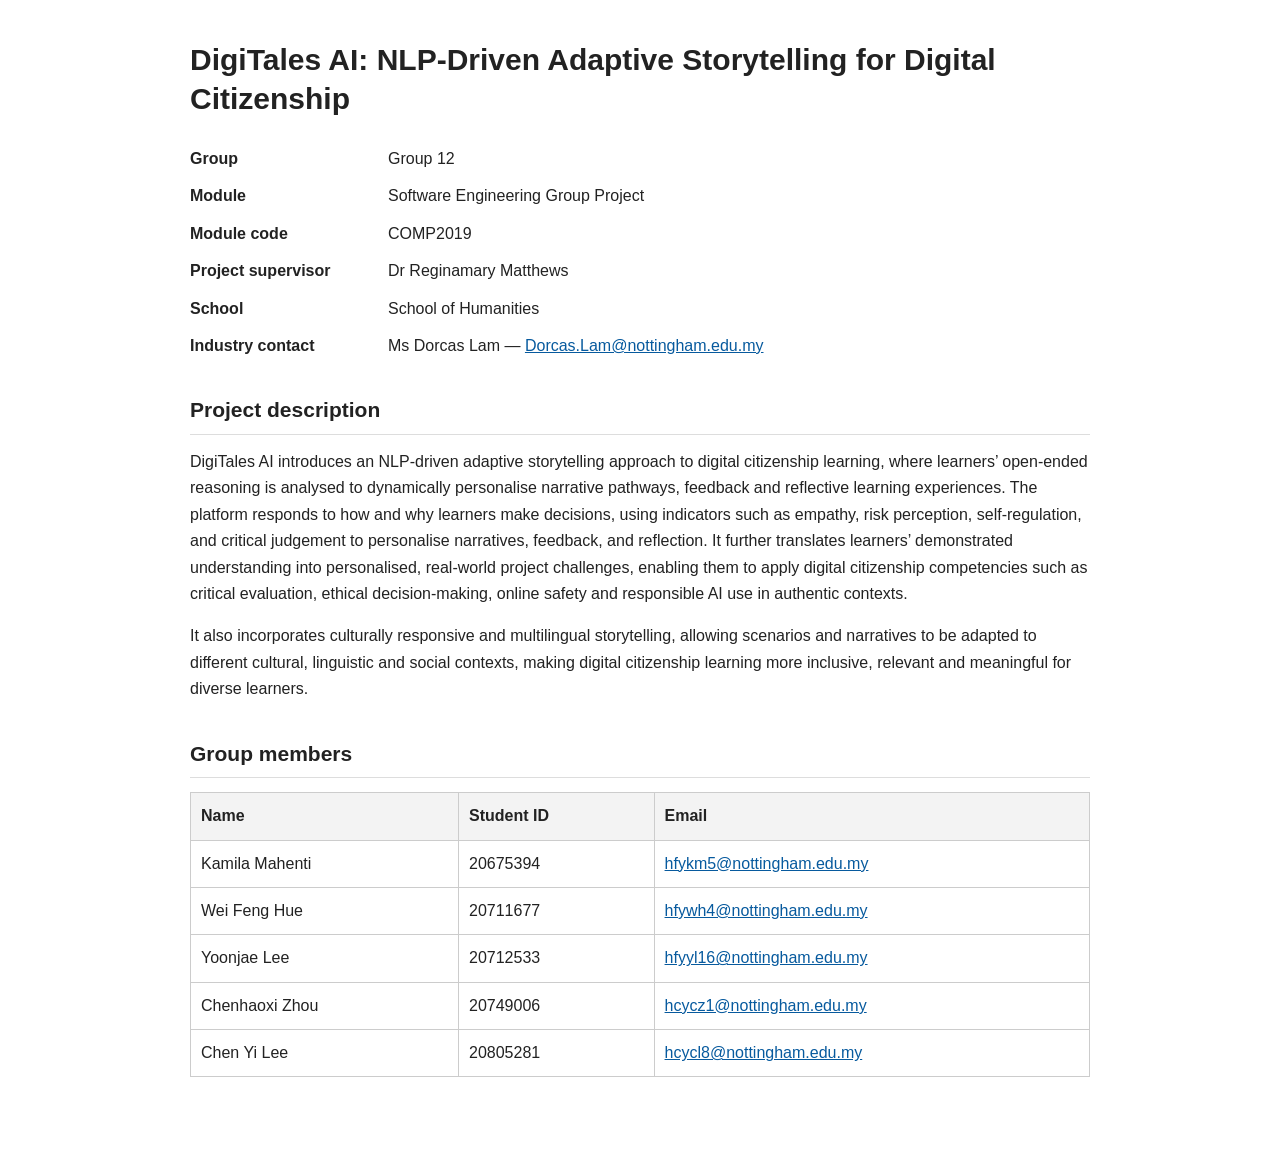
==== index.html @ c6b49a0c "Add static SEGP project overview and meeting archive" ====
<!doctype html>
<html lang="en">
<head>
  <meta charset="utf-8">
  <meta name="viewport" content="width=device-width, initial-scale=1">
  <title>Group 12 — COMP2019 Project Overview</title>
  <style>
    body { max-width: 900px; margin: 40px auto; padding: 0 20px 50px; color: #222; font: 16px/1.65 Arial, sans-serif; }
    h1 { margin: 0 0 28px; font-size: 30px; line-height: 1.3; }
    h2 { margin: 34px 0 14px; padding-bottom: 6px; border-bottom: 1px solid #ddd; font-size: 21px; }
    p { margin: 0 0 16px; }
    dl { display: grid; grid-template-columns: 180px 1fr; gap: 11px 18px; margin: 0; }
    dt { font-weight: bold; }
    dd { margin: 0; }
    a { color: #075a9e; overflow-wrap: anywhere; }
    table { width: 100%; border-collapse: collapse; }
    th, td { padding: 10px; border: 1px solid #ccc; text-align: left; }
    th { background: #f3f3f3; }
    .table-wrap { overflow-x: auto; }
    @media (max-width: 600px) {
      body { margin: 24px auto; }
      h1 { font-size: 25px; }
      dl { grid-template-columns: 1fr; gap: 2px; }
      dd { margin-bottom: 12px; }
    }
  </style>
</head>
<body>
  <h1>DigiTales AI: NLP-Driven Adaptive Storytelling for Digital Citizenship</h1>

  <dl>
    <dt>Group</dt><dd>Group 12</dd>
    <dt>Module</dt><dd>Software Engineering Group Project</dd>
    <dt>Module code</dt><dd>COMP2019</dd>
    <dt>Project supervisor</dt><dd>Dr Reginamary Matthews</dd>
    <dt>School</dt><dd>School of Humanities</dd>
    <dt>Industry contact</dt><dd>Ms Dorcas Lam — <a href="mailto:Dorcas.Lam@nottingham.edu.my">Dorcas.Lam@nottingham.edu.my</a></dd>
  </dl>

  <h2>Project description</h2>
  <p>DigiTales AI introduces an NLP-driven adaptive storytelling approach to digital citizenship learning, where learners’ open-ended reasoning is analysed to dynamically personalise narrative pathways, feedback and reflective learning experiences. The platform responds to how and why learners make decisions, using indicators such as empathy, risk perception, self-regulation, and critical judgement to personalise narratives, feedback, and reflection. It further translates learners’ demonstrated understanding into personalised, real-world project challenges, enabling them to apply digital citizenship competencies such as critical evaluation, ethical decision-making, online safety and responsible AI use in authentic contexts.</p>
  <p>It also incorporates culturally responsive and multilingual storytelling, allowing scenarios and narratives to be adapted to different cultural, linguistic and social contexts, making digital citizenship learning more inclusive, relevant and meaningful for diverse learners.</p>

  <h2>Group members</h2>
  <div class="table-wrap">
    <table>
      <thead><tr><th scope="col">Name</th><th scope="col">Student ID</th><th scope="col">Email</th></tr></thead>
      <tbody>
        <tr><td>Kamila Mahenti</td><td>20675394</td><td><a href="mailto:hfykm5@nottingham.edu.my">hfykm5@nottingham.edu.my</a></td></tr>
        <tr><td>Wei Feng Hue</td><td>20711677</td><td><a href="mailto:hfywh4@nottingham.edu.my">hfywh4@nottingham.edu.my</a></td></tr>
        <tr><td>Yoonjae Lee</td><td>20712533</td><td><a href="mailto:hfyyl16@nottingham.edu.my">hfyyl16@nottingham.edu.my</a></td></tr>
        <tr><td>Chenhaoxi Zhou</td><td>20749006</td><td><a href="mailto:hcycz1@nottingham.edu.my">hcycz1@nottingham.edu.my</a></td></tr>
        <tr><td>Chen Yi Lee</td><td>20805281</td><td><a href="mailto:hcycl8@nottingham.edu.my">hcycl8@nottingham.edu.my</a></td></tr>
      </tbody>
    </table>
  </div>
</body>
</html>
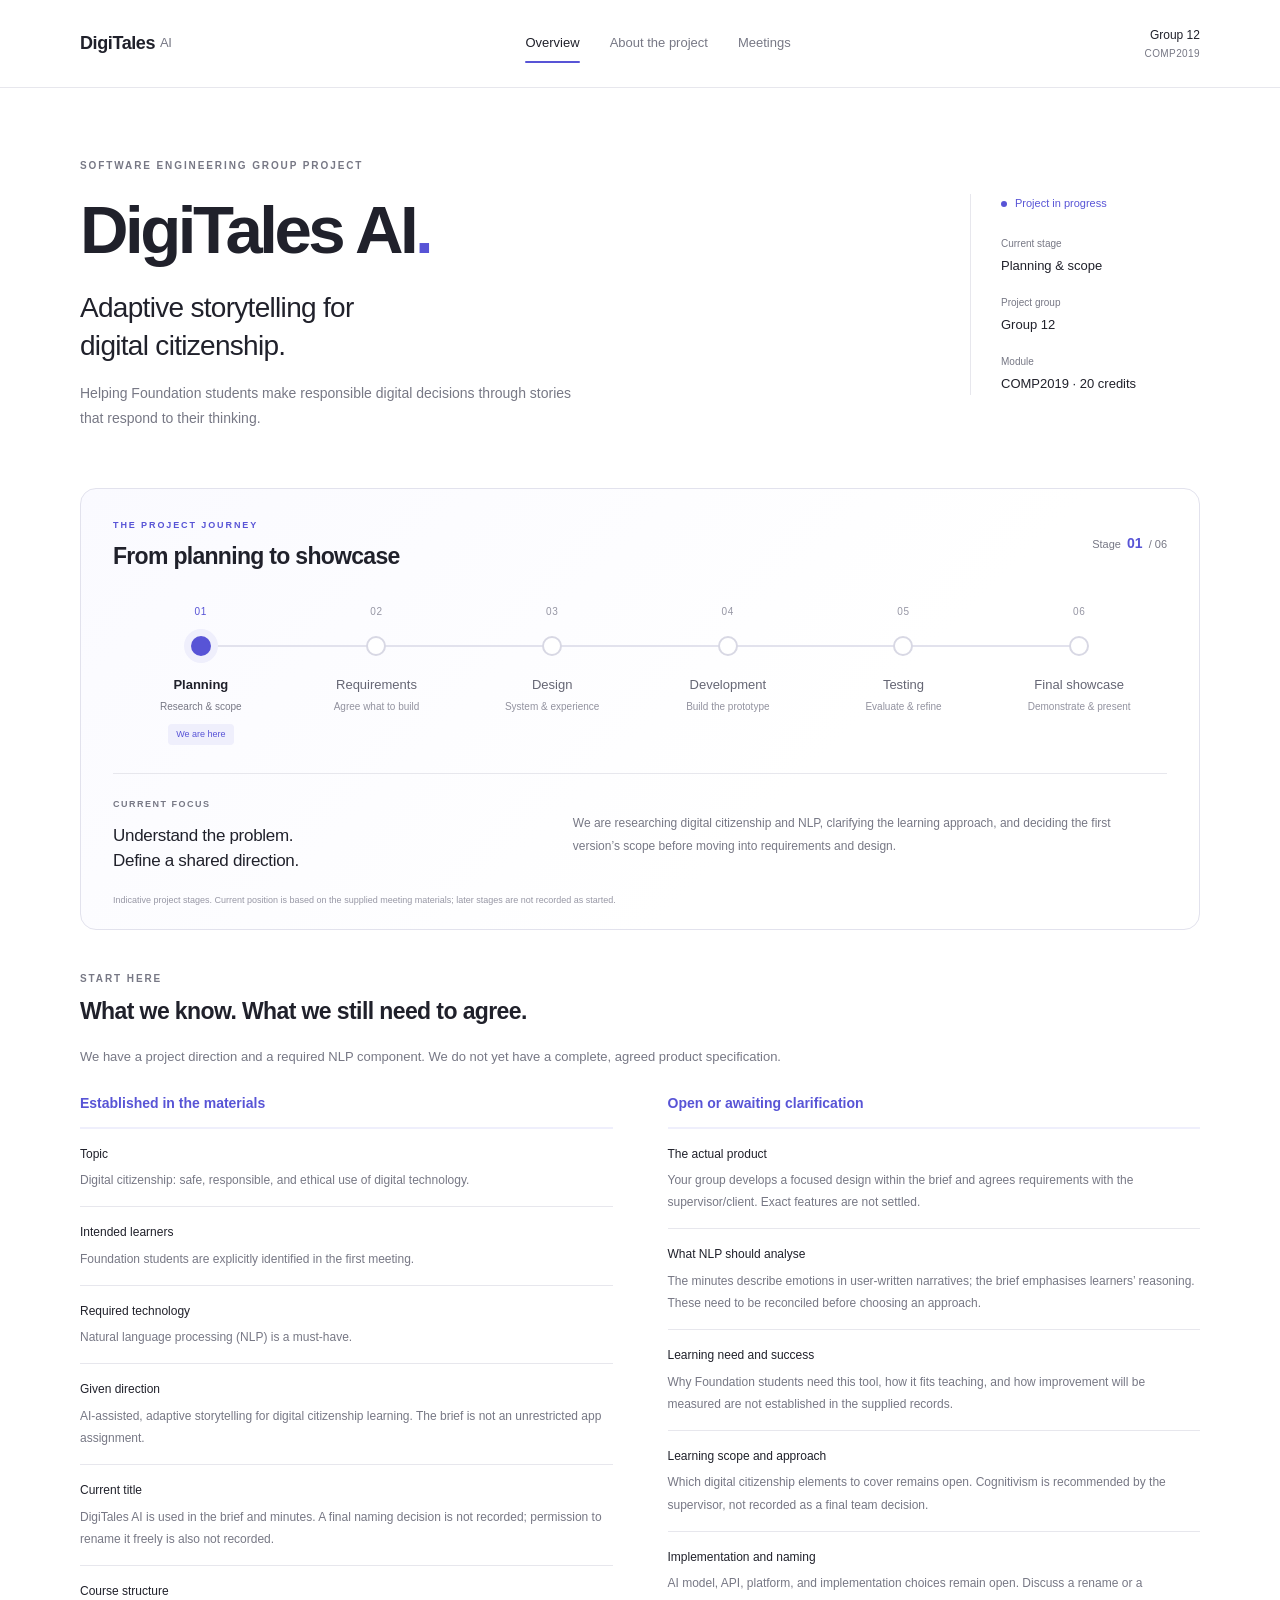
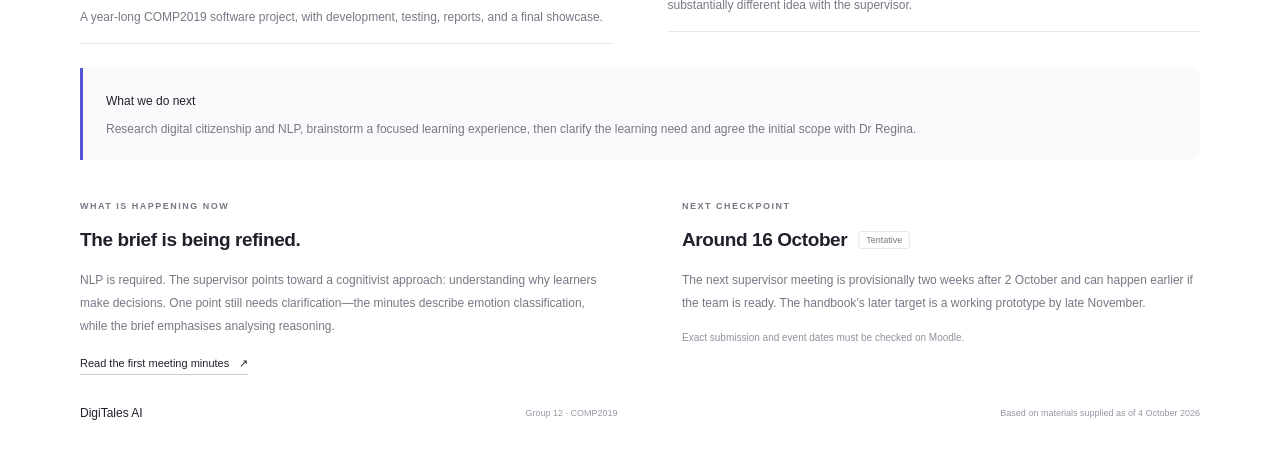
==== commit 99e2f729: "Make current project overview the default homepage" ====
--- a/index.html
+++ b/index.html
@@ -3,56 +3,67 @@
 <head>
   <meta charset="utf-8">
   <meta name="viewport" content="width=device-width, initial-scale=1">
-  <title>Group 12 — COMP2019 Project Overview</title>
-  <style>
-    body { max-width: 900px; margin: 40px auto; padding: 0 20px 50px; color: #222; font: 16px/1.65 Arial, sans-serif; }
-    h1 { margin: 0 0 28px; font-size: 30px; line-height: 1.3; }
-    h2 { margin: 34px 0 14px; padding-bottom: 6px; border-bottom: 1px solid #ddd; font-size: 21px; }
-    p { margin: 0 0 16px; }
-    dl { display: grid; grid-template-columns: 180px 1fr; gap: 11px 18px; margin: 0; }
-    dt { font-weight: bold; }
-    dd { margin: 0; }
-    a { color: #075a9e; overflow-wrap: anywhere; }
-    table { width: 100%; border-collapse: collapse; }
-    th, td { padding: 10px; border: 1px solid #ccc; text-align: left; }
-    th { background: #f3f3f3; }
-    .table-wrap { overflow-x: auto; }
-    @media (max-width: 600px) {
-      body { margin: 24px auto; }
-      h1 { font-size: 25px; }
-      dl { grid-template-columns: 1fr; gap: 2px; }
-      dd { margin-bottom: 12px; }
-    }
-  </style>
+  <meta name="color-scheme" content="light">
+  <title>DigiTales AI · Overview</title>
+  <link rel="icon" href="dashboard-icon.svg" type="image/svg+xml">
+  <link rel="stylesheet" href="dashboard.css">
 </head>
-<body>
-  <h1>DigiTales AI: NLP-Driven Adaptive Storytelling for Digital Citizenship</h1>
-
-  <dl>
-    <dt>Group</dt><dd>Group 12</dd>
-    <dt>Module</dt><dd>Software Engineering Group Project</dd>
-    <dt>Module code</dt><dd>COMP2019</dd>
-    <dt>Project supervisor</dt><dd>Dr Reginamary Matthews</dd>
-    <dt>School</dt><dd>School of Humanities</dd>
-    <dt>Industry contact</dt><dd>Ms Dorcas Lam — <a href="mailto:Dorcas.Lam@nottingham.edu.my">Dorcas.Lam@nottingham.edu.my</a></dd>
-  </dl>
-
-  <h2>Project description</h2>
-  <p>DigiTales AI introduces an NLP-driven adaptive storytelling approach to digital citizenship learning, where learners’ open-ended reasoning is analysed to dynamically personalise narrative pathways, feedback and reflective learning experiences. The platform responds to how and why learners make decisions, using indicators such as empathy, risk perception, self-regulation, and critical judgement to personalise narratives, feedback, and reflection. It further translates learners’ demonstrated understanding into personalised, real-world project challenges, enabling them to apply digital citizenship competencies such as critical evaluation, ethical decision-making, online safety and responsible AI use in authentic contexts.</p>
-  <p>It also incorporates culturally responsive and multilingual storytelling, allowing scenarios and narratives to be adapted to different cultural, linguistic and social contexts, making digital citizenship learning more inclusive, relevant and meaningful for diverse learners.</p>
-
-  <h2>Group members</h2>
-  <div class="table-wrap">
-    <table>
-      <thead><tr><th scope="col">Name</th><th scope="col">Student ID</th><th scope="col">Email</th></tr></thead>
-      <tbody>
-        <tr><td>Kamila Mahenti</td><td>20675394</td><td><a href="mailto:hfykm5@nottingham.edu.my">hfykm5@nottingham.edu.my</a></td></tr>
-        <tr><td>Wei Feng Hue</td><td>20711677</td><td><a href="mailto:hfywh4@nottingham.edu.my">hfywh4@nottingham.edu.my</a></td></tr>
-        <tr><td>Yoonjae Lee</td><td>20712533</td><td><a href="mailto:hfyyl16@nottingham.edu.my">hfyyl16@nottingham.edu.my</a></td></tr>
-        <tr><td>Chenhaoxi Zhou</td><td>20749006</td><td><a href="mailto:hcycz1@nottingham.edu.my">hcycz1@nottingham.edu.my</a></td></tr>
-        <tr><td>Chen Yi Lee</td><td>20805281</td><td><a href="mailto:hcycl8@nottingham.edu.my">hcycl8@nottingham.edu.my</a></td></tr>
-      </tbody>
-    </table>
-  </div>
+<body class="page-overview">
+  <a class="skip-link" href="#overview">Skip to content</a>
+  <header class="site-header">
+    <div class="header-inner">
+      <a class="brand" href="index.html">DigiTales <span class="brand-ai">AI</span></a>
+      <nav aria-label="Page sections"><a href="index.html" aria-current="page">Overview</a><a href="about.html">About the project</a><a href="meetings.html">Meetings</a></nav>
+      <span class="header-group">Group 12 <span>COMP2019</span></span>
+    </div>
+  </header>
+  <main>
+    <section id="overview" aria-labelledby="project-title">
+      <div class="hero">
+        <div class="hero-copy"><p class="eyebrow">SOFTWARE ENGINEERING GROUP PROJECT</p><h1 id="project-title">DigiTales AI<span class="title-dot">.</span></h1><p class="hero-subtitle">Adaptive storytelling for<br>digital citizenship.</p><p class="hero-description">Helping Foundation students make responsible digital decisions through stories that respond to their thinking.</p></div>
+        <div class="hero-meta"><span class="status-label"><span aria-hidden="true"></span>Project in progress</span><dl><div><dt>Current stage</dt><dd>Planning & scope</dd></div><div><dt>Project group</dt><dd>Group 12</dd></div><div><dt>Module</dt><dd>COMP2019 · 20 credits</dd></div></dl></div>
+      </div>
+      <section class="roadmap" aria-labelledby="roadmap-title">
+        <div class="roadmap-heading"><div><p class="eyebrow">THE PROJECT JOURNEY</p><h2 id="roadmap-title">From planning to showcase</h2></div><span class="stage-counter">Stage <strong>01</strong> / 06</span></div>
+        <ol class="stage-track" aria-label="Six project stages. Current stage: planning and scope.">
+          <li class="current" aria-current="step"><span class="stage-number">01</span><span class="stage-dot" aria-hidden="true"></span><h3>Planning</h3><p>Research & scope</p><span class="current-label">We are here</span></li>
+          <li><span class="stage-number">02</span><span class="stage-dot" aria-hidden="true"></span><h3>Requirements</h3><p>Agree what to build</p></li>
+          <li><span class="stage-number">03</span><span class="stage-dot" aria-hidden="true"></span><h3>Design</h3><p>System & experience</p></li>
+          <li><span class="stage-number">04</span><span class="stage-dot" aria-hidden="true"></span><h3>Development</h3><p>Build the prototype</p></li>
+          <li><span class="stage-number">05</span><span class="stage-dot" aria-hidden="true"></span><h3>Testing</h3><p>Evaluate & refine</p></li>
+          <li><span class="stage-number">06</span><span class="stage-dot" aria-hidden="true"></span><h3>Final showcase</h3><p>Demonstrate & present</p></li>
+        </ol>
+        <div class="current-focus"><div><span class="small-label">CURRENT FOCUS</span><h3>Understand the problem. <br>Define a shared direction.</h3></div><p>We are researching digital citizenship and NLP, clarifying the learning approach, and deciding the first version’s scope before moving into requirements and design.</p></div>
+        <p class="roadmap-note">Indicative project stages. Current position is based on the supplied meeting materials; later stages are not recorded as started.</p>
+      </section>
+      <section class="project-clarity" aria-labelledby="clarity-title">
+        <div class="subsection-heading"><div><p class="eyebrow">START HERE</p><h2 id="clarity-title">What we know. What we still need to agree.</h2></div></div>
+        <p class="clarity-intro">We have a project direction and a required NLP component. We do not yet have a complete, agreed product specification.</p>
+        <div class="clarity-grid">
+          <div><h3>Established in the materials</h3><dl class="clarity-list">
+            <div><dt>Topic</dt><dd>Digital citizenship: safe, responsible, and ethical use of digital technology.</dd></div>
+            <div><dt>Intended learners</dt><dd>Foundation students are explicitly identified in the first meeting.</dd></div>
+            <div><dt>Required technology</dt><dd>Natural language processing (NLP) is a must-have.</dd></div>
+            <div><dt>Given direction</dt><dd>AI-assisted, adaptive storytelling for digital citizenship learning. The brief is not an unrestricted app assignment.</dd></div>
+            <div><dt>Current title</dt><dd>DigiTales AI is used in the brief and minutes. A final naming decision is not recorded; permission to rename it freely is also not recorded.</dd></div>
+            <div><dt>Course structure</dt><dd>A year-long COMP2019 software project, with development, testing, reports, and a final showcase.</dd></div>
+          </dl></div>
+          <div><h3>Open or awaiting clarification</h3><dl class="clarity-list">
+            <div><dt>The actual product</dt><dd>Your group develops a focused design within the brief and agrees requirements with the supervisor/client. Exact features are not settled.</dd></div>
+            <div><dt>What NLP should analyse</dt><dd>The minutes describe emotions in user-written narratives; the brief emphasises learners’ reasoning. These need to be reconciled before choosing an approach.</dd></div>
+            <div><dt>Learning need and success</dt><dd>Why Foundation students need this tool, how it fits teaching, and how improvement will be measured are not established in the supplied records.</dd></div>
+            <div><dt>Learning scope and approach</dt><dd>Which digital citizenship elements to cover remains open. Cognitivism is recommended by the supervisor, not recorded as a final team decision.</dd></div>
+            <div><dt>Implementation and naming</dt><dd>AI model, API, platform, and implementation choices remain open. Discuss a rename or a substantially different idea with the supervisor.</dd></div>
+          </dl></div>
+        </div>
+        <div class="clarity-next"><strong>What we do next</strong><p>Research digital citizenship and NLP, brainstorm a focused learning experience, then clarify the learning need and agree the initial scope with Dr Regina.</p></div>
+      </section>
+      <div class="overview-notes">
+        <section><span class="small-label">WHAT IS HAPPENING NOW</span><h2>The brief is being refined.</h2><p>NLP is required. The supervisor points toward a cognitivist approach: understanding why learners make decisions. One point still needs clarification—the minutes describe emotion classification, while the brief emphasises analysing reasoning.</p><a class="inline-link" href="sources/meeting-01.pdf" target="_blank" rel="noopener">Read the first meeting minutes <span aria-hidden="true">↗</span></a></section>
+        <section><span class="small-label">NEXT CHECKPOINT</span><h2>Around 16 October <span class="tentative">Tentative</span></h2><p>The next supervisor meeting is provisionally two weeks after 2 October and can happen earlier if the team is ready. The handbook’s later target is a working prototype by late November.</p><p class="secondary-note">Exact submission and event dates must be checked on Moodle.</p></section>
+      </div>
+    </section>
+  </main>
+  <footer class="site-footer"><a class="footer-brand" href="index.html">DigiTales AI</a><span>Group 12 · COMP2019</span><span>Based on materials supplied as of 4 October 2026</span></footer>
 </body>
 </html>
--- a/dashboard.css
+++ b/dashboard.css
@@ -0,0 +1,15 @@
+:root{color-scheme:light;--ink:#20212b;--muted:#777885;--line:#e7e7ed;--accent:#5854d6;--accent-soft:#efeffc;--paper:#fff;--subtle:#fafafd;font-family:Inter,-apple-system,BlinkMacSystemFont,"Segoe UI",sans-serif;font-size:15px;line-height:1.7}
+*{box-sizing:border-box}html{scroll-behavior:smooth;scroll-padding-top:112px}body{margin:0;background:var(--paper);color:var(--ink)}a{color:inherit;text-underline-offset:4px}a:focus-visible,summary:focus-visible{outline:3px solid var(--accent);outline-offset:5px}h1,h2,h3,h4,p{margin:0}h1,h2,h3,h4{line-height:1.25}h1,h2,h3,h4,strong{font-weight:600}button,input,textarea,select{font:inherit}section[id]{scroll-margin-top:0}.skip-link{position:absolute;top:-100px;left:20px;z-index:50;padding:10px 15px;background:var(--paper);color:var(--accent)}.skip-link:focus{top:12px}.site-header{position:sticky;top:0;z-index:10;background:#ffffffed;backdrop-filter:blur(16px);border-bottom:1px solid var(--line)}.header-inner{max-width:1192px;margin:0 auto;padding:23px 36px;display:flex;align-items:center;gap:28px;min-height:87px}.brand{display:flex;align-items:center;gap:10px;text-decoration:none;font-size:18px;font-weight:650;letter-spacing:-.4px;white-space:nowrap}.brand-mark{display:grid;place-items:center;width:30px;height:30px;border-radius:8px;background:var(--accent);color:white;font-size:20px;font-weight:500;margin-right:2px}.brand-ai{color:var(--muted);font-size:13px;font-weight:500;margin-left:-5px}.header-inner nav{display:flex;gap:30px;margin-left:auto;margin-right:auto}.header-inner nav a{position:relative;text-decoration:none;font-size:13px;color:var(--muted);padding:8px 0}.header-inner nav a[aria-current="page"]{color:var(--ink)}.header-inner nav a[aria-current="page"]::after{content:"";height:2px;position:absolute;bottom:0;left:0;right:0;background:var(--accent);border-radius:2px}.header-group{font-size:12px;font-weight:500;text-align:right;white-space:nowrap}.header-group span{display:block;color:var(--muted);font-size:10px;font-weight:400;letter-spacing:.4px}main{max-width:1192px;padding:0 36px;margin:0 auto}.hero{display:grid;grid-template-columns:minmax(0,1fr) 230px;gap:90px;align-items:center;padding:69px 0 56px}.eyebrow{font-size:10px;font-weight:600;letter-spacing:1.9px;color:var(--muted);margin-bottom:20px}.hero h1{font-size:clamp(43px,5.25vw,73px);letter-spacing:-3.5px;line-height:1.07;font-weight:650}.title-dot{color:var(--accent)}.hero-subtitle{font-size:28px;letter-spacing:-.7px;line-height:1.35;margin:23px 0 16px}.hero-description{max-width:510px;color:var(--muted);font-size:14px;line-height:1.85}.hero-meta{border-left:1px solid var(--line);padding-left:30px}.status-label{color:var(--accent);font-size:11px;display:flex;gap:8px;align-items:center;margin-bottom:22px}.status-label>span{height:6px;width:6px;border-radius:50%;background:var(--accent)}.hero-meta dl{margin:0}.hero-meta dl>div{margin-top:17px}.hero-meta dt{font-size:10px;color:var(--muted);margin-bottom:3px}.hero-meta dd{margin:0;font-size:13px;font-weight:500}.roadmap{border:1px solid #e2e2ed;border-radius:16px;padding:29px 32px 20px;background:linear-gradient(135deg,#fafaff,#fff 65%)}.roadmap-heading{display:flex;justify-content:space-between;gap:20px;align-items:center}.roadmap-heading .eyebrow{margin-bottom:8px;font-size:9px;color:var(--accent)}.roadmap h2{font-size:23px;letter-spacing:-.7px}.stage-counter{color:var(--muted);font-size:11px;white-space:nowrap}.stage-counter strong{color:var(--accent);font-size:14px;padding:0 3px}.stage-track{list-style:none;display:grid;grid-template-columns:repeat(6,minmax(0,1fr));position:relative;padding:0;margin:36px 0 28px;gap:0}.stage-track::before{content:"";height:2px;background:#e2e2ed;position:absolute;top:39px;left:8.333%;right:8.333%}.stage-track li{position:relative;text-align:center;min-width:0}.stage-number{display:block;font-size:10px;color:#9797a5;height:12px;line-height:12px;margin-bottom:18px;letter-spacing:.7px}.stage-dot{position:relative;z-index:1;display:block;width:20px;height:20px;border:2px solid #d8d8e4;background:#fff;border-radius:50%;margin:0 auto 20px}.stage-track h3{font-size:13px;font-weight:500;margin:0 4px 4px;line-height:1.4;color:#656674}.stage-track p{font-size:10px;color:#92929f;line-height:1.5;margin:0 3px}.stage-track .current .stage-dot{background:var(--accent);border-color:var(--accent);box-shadow:0 0 0 7px var(--accent-soft)}.stage-track .current .stage-number{color:var(--accent)}.stage-track .current h3{color:var(--ink);font-weight:600}.stage-track .current p{color:var(--muted)}.current-label{display:inline-block;font-size:9px;font-weight:500;color:var(--accent);background:var(--accent-soft);border-radius:4px;padding:3px 8px;margin-top:10px}.current-focus{display:grid;grid-template-columns:1fr 1.45fr;gap:50px;align-items:center;padding-top:23px;border-top:1px solid var(--line)}.small-label{font-size:9px;letter-spacing:1.5px;color:var(--muted);font-weight:600;display:block;margin-bottom:12px}.current-focus h3{font-size:17px;font-weight:500;line-height:1.45;letter-spacing:-.3px}.current-focus p{font-size:12px;color:var(--muted);max-width:540px;line-height:1.9}.roadmap-note{font-size:9px;color:#9797a5;margin-top:20px;line-height:1.7}.overview-notes{display:grid;grid-template-columns:1fr 1fr;gap:84px;margin:39px 0 0}.overview-notes h2{font-size:19px;letter-spacing:-.4px;margin-bottom:14px;line-height:1.5}.overview-notes p{font-size:12px;color:var(--muted);line-height:1.95}.inline-link{display:inline-flex;gap:10px;align-items:center;color:var(--ink);font-size:11px;text-decoration:none;border-bottom:1px solid #cccbd9;padding-bottom:2px;margin-top:15px}.inline-link:hover{color:var(--accent);border-color:var(--accent)}.tentative{font-size:9px;font-weight:400;color:var(--muted);border:1px solid var(--line);padding:3px 7px;border-radius:4px;margin-left:6px;vertical-align:middle;letter-spacing:0}.overview-notes .secondary-note{font-size:10px;margin-top:13px;color:#92929f}#about{margin-top:64px;border-top:1px solid var(--line);padding-top:58px}.section-heading .eyebrow{margin-bottom:14px}.section-heading>h2{font-size:35px;letter-spacing:-1.2px}.about-grid{display:grid;grid-template-columns:minmax(0,1.55fr) minmax(0,1fr);gap:105px;margin-top:34px}.project-description h3{font-size:16px;font-weight:500;margin-bottom:17px}.project-description p{font-size:13px;color:var(--muted);line-height:1.95;margin-bottom:16px}.project-facts{margin:0}.project-facts>div{padding:0 0 18px;margin-bottom:17px;border-bottom:1px solid var(--line)}.project-facts>div:last-child{border-bottom:0;margin-bottom:0}.project-facts dt{font-size:10px;color:var(--muted);margin-bottom:6px}.project-facts dd{margin:0;font-size:13px;font-weight:500}.project-facts dd span,.project-facts dd a{display:block;font-size:11px;font-weight:400;color:var(--muted);margin-top:3px;overflow-wrap:anywhere}.project-facts dd a{text-decoration:none}.project-facts dd a:hover{color:var(--accent)}.team-section{margin-top:43px}.subsection-heading{display:flex;align-items:center;justify-content:space-between;gap:20px;margin-bottom:20px}.subsection-heading h3{font-size:20px;letter-spacing:-.5px}.subsection-heading>span{font-size:11px;color:var(--muted)}.team-table{width:100%;border-collapse:collapse;text-align:left}.team-table thead{background:var(--subtle);color:var(--muted)}.team-table thead th{font-size:10px;font-weight:500;padding:11px 18px}.team-table tbody th,.team-table tbody td{padding:17px 18px;border-bottom:1px solid var(--line);font-size:12px;line-height:1.5}.team-table tbody th{font-weight:500;width:35%}.team-table tbody td:nth-child(2){font-variant-numeric:tabular-nums;letter-spacing:.4px;color:var(--muted);width:22%;font-size:11px}.team-table a{text-decoration:none;color:var(--muted);overflow-wrap:anywhere}.team-table a:hover{color:var(--accent)}.handbook-section{margin-top:56px}.handbook-section .eyebrow{font-size:9px;margin-bottom:9px}.handbook-section .subsection-heading{align-items:flex-end;margin-bottom:17px}.handbook-section .inline-link{margin:0;white-space:nowrap}.handbook-intro{font-size:12px;color:var(--muted);max-width:760px;margin-bottom:24px;line-height:1.95}.handbook-details{border-top:1px solid var(--line)}.handbook-details>details{border-bottom:1px solid var(--line)}.handbook-details>details>summary{display:flex;justify-content:space-between;align-items:center;gap:20px;list-style:none;cursor:pointer;padding:21px 0}.handbook-details>details>summary::-webkit-details-marker{display:none}.handbook-details summary strong{display:block;font-size:13px;font-weight:500}.handbook-details summary strong+span{display:block;font-size:10px;color:var(--muted);margin-top:4px}.expand-mark{width:17px;height:17px;position:relative;flex-shrink:0;margin-right:5px}.expand-mark::before,.expand-mark::after{content:"";position:absolute;background:#797986;left:2px;right:2px;top:8px;height:1px}.expand-mark::after{transform:rotate(90deg)}details[open]>summary>.expand-mark::after{transform:rotate(0deg)}.detail-content{padding:0 0 27px;font-size:12px;color:var(--muted);line-height:1.9}.detail-content h4{font-size:12px;font-weight:500;color:var(--ink);margin-bottom:13px}.detail-content p{margin-bottom:12px}.assessment-layout{display:grid;grid-template-columns:1fr 1fr;gap:84px;padding-top:4px}.assessment-table{width:100%;border-collapse:collapse}.assessment-table th,.assessment-table td{font-size:12px;padding:8px 0;border-bottom:1px solid #f0f0f4}.assessment-table th{text-align:left;font-weight:400}.assessment-table td{text-align:right;font-weight:500;color:var(--ink)}.assessment-explanation>p:first-of-type{font-size:13px;line-height:2}.assessment-explanation strong{color:var(--accent);margin-right:9px;font-size:17px;font-weight:500}.detail-note{font-size:10px;line-height:1.9;color:#92929f}.detail-content>.detail-note{margin:20px 0 0}.report-grid{display:grid;grid-template-columns:repeat(3,minmax(0,1fr));gap:32px;margin:5px 0 27px}.detail-content .word-count{color:var(--accent);font-size:15px;font-weight:500;margin:-3px 0 13px}.detail-content ul{padding-left:19px;margin:9px 0 0}.detail-content li{padding:3px 0}.filename-details{margin-top:18px}.filename-details summary{font-size:11px;cursor:pointer;color:var(--ink)}code{font-size:11px;overflow-wrap:anywhere;word-break:break-word;color:var(--ink)}.showcase-grid{display:grid;grid-template-columns:1fr 1fr;gap:50px}.references{border-bottom:1px solid var(--line);margin:38px 0 0;padding:0 0 20px}.references summary{font-size:12px;cursor:pointer;color:var(--muted)}.references summary span{font-size:10px;margin-left:10px;color:#9797a5}.references ul{list-style:none;padding:15px 0 0;margin:0}.references li{padding:4px 0;font-size:11px}.references a{color:var(--muted);text-decoration:none}.references a:hover{color:var(--accent)}.references p{font-size:10px;color:#92929f;margin-top:12px}.site-footer{max-width:1192px;padding:28px 36px 35px;margin:0 auto;display:flex;justify-content:space-between;align-items:center;gap:20px;font-size:9px;color:#9797a5}.footer-brand{color:var(--ink);font-size:12px;font-weight:500;text-decoration:none}
+@media(min-width:1600px){.hero{padding-top:82px;padding-bottom:70px}}
+@media(max-width:1050px){.hero{gap:45px}.about-grid{gap:55px}.overview-notes{gap:50px}.roadmap{padding:27px 25px 19px}.stage-track h3{font-size:12px}.stage-track p{font-size:9px}.assessment-layout{gap:45px}.report-grid{gap:24px}.current-focus{gap:30px}}
+@media(max-width:780px){main{padding:0 25px}.header-inner{padding:17px 25px;gap:20px;min-height:75px}.header-inner nav{gap:20px}.hero{padding:47px 0 38px;grid-template-columns:minmax(0,1fr) 190px;gap:30px}.hero h1{font-size:52px;letter-spacing:-2.5px}.hero-subtitle{font-size:23px}.hero-description{font-size:12px}.hero-meta{padding-left:22px}.roadmap{padding:24px 20px 17px}.roadmap h2{font-size:21px}.stage-track h3{font-size:11px}.stage-track p{display:none}.stage-track{margin-top:32px}.current-focus{grid-template-columns:1fr 1.3fr;gap:28px}.current-focus h3{font-size:15px}.current-focus p{font-size:11px}.about-grid{gap:40px}.overview-notes{gap:35px}.overview-notes h2{font-size:17px}.tentative{display:inline-block;margin-left:0}.team-table tbody th,.team-table tbody td{padding:15px 12px}.team-table thead th{padding:10px 12px}.report-grid{grid-template-columns:1fr;gap:22px}.assessment-layout{gap:35px}.site-footer{padding-left:25px;padding-right:25px}.site-footer>span:last-child{max-width:185px;text-align:right}}
+@media(max-width:600px){html{scroll-padding-top:120px}section[id]{scroll-margin-top:0}main{padding:0 20px}.header-inner{padding:15px 20px;flex-wrap:wrap;gap:8px 20px;min-height:100px}.brand{font-size:16px}.brand-mark{width:27px;height:27px;font-size:18px}.header-group{margin-left:auto;font-size:11px}.header-inner nav{order:3;flex-basis:100%;margin:0;gap:24px;padding-top:5px}.header-inner nav a{font-size:11px;padding:7px 0}.hero{display:block;padding:36px 0 29px}.eyebrow{font-size:8px;letter-spacing:1.5px;margin-bottom:18px}.hero h1{font-size:52px;letter-spacing:-2.8px}.hero-subtitle{font-size:24px;margin:19px 0 14px}.hero-description{font-size:12px;max-width:390px}.hero-meta{border-left:0;border-top:1px solid var(--line);padding:18px 0 0;margin-top:26px}.status-label{font-size:10px;margin-bottom:13px}.hero-meta dl{display:grid;grid-template-columns:repeat(3,minmax(0,1fr));gap:14px}.hero-meta dl>div{margin:0}.hero-meta dt{font-size:9px}.hero-meta dd{font-size:10px;line-height:1.6}.roadmap{padding:23px 18px 17px;border-radius:12px}.roadmap h2{font-size:18px;letter-spacing:-.5px}.roadmap-heading{gap:16px;align-items:flex-start}.roadmap-heading .eyebrow{font-size:8px;letter-spacing:1.3px}.stage-counter{font-size:9px;margin-top:5px}.stage-counter strong{font-size:11px}.stage-track{grid-template-columns:repeat(3,minmax(0,1fr));row-gap:26px;margin:29px 0 25px}.stage-track::before{display:none}.stage-track li:not(:nth-child(3n))::after{content:"";height:2px;background:#e2e2ed;position:absolute;top:39px;left:calc(50% + 10px);width:calc(100% - 20px)}.stage-track h3{font-size:11px;line-height:1.55}.stage-track p{display:none}.stage-track .stage-dot{margin-bottom:16px}.stage-track .current-label{font-size:8px;padding:2px 6px;margin-top:7px}.current-focus{grid-template-columns:1fr;gap:12px;padding-top:20px}.current-focus h3{font-size:16px}.current-focus h3 br{display:none}.small-label{font-size:8px;letter-spacing:1.3px;margin-bottom:9px}.current-focus p{font-size:11px}.roadmap-note{font-size:8px;line-height:1.8;margin-top:14px}.overview-notes{grid-template-columns:1fr;gap:28px;margin-top:29px}.overview-notes h2{font-size:18px;margin-bottom:10px}.overview-notes p{font-size:11px}.tentative{margin-left:5px}.overview-notes .secondary-note{font-size:9px;margin-top:10px}#about{padding-top:36px;margin-top:35px}.section-heading>h2{font-size:29px;letter-spacing:-.9px}.section-heading .eyebrow{font-size:8px;margin-bottom:12px}.about-grid{grid-template-columns:1fr;gap:28px;margin-top:26px}.project-description h3{font-size:15px}.project-description p{font-size:12px}.project-facts{display:grid;grid-template-columns:1fr 1fr;gap:20px}.project-facts>div{margin-bottom:0;padding-bottom:15px}.project-facts>div:last-child{border-bottom:1px solid var(--line)}.project-facts dd{font-size:11px}.project-facts dt{font-size:9px}.project-facts dd a,.project-facts dd span{font-size:10px}.team-section{margin-top:31px}.subsection-heading{align-items:flex-start;gap:18px}.subsection-heading h3{font-size:17px;line-height:1.45}.subsection-heading>span{font-size:9px;white-space:nowrap;margin-top:5px}.team-table{display:block}.team-table thead{position:absolute;width:1px;height:1px;clip-path:inset(50%);overflow:hidden;white-space:nowrap}.team-table tbody{display:block}.team-table tbody tr{display:grid;grid-template-columns:100px minmax(0,1fr);gap:9px 20px;padding:17px 0;border-bottom:1px solid var(--line)}.team-table tbody th,.team-table tbody td{display:block;padding:0;border:0;width:auto;font-size:11px}.team-table tbody th{grid-column:1/3;font-size:13px;font-weight:500}.team-table tbody td:nth-child(2){font-size:11px;width:auto}.team-table tbody td::before{content:attr(data-label);display:block;font-size:8px;color:#9797a5;letter-spacing:0;margin-bottom:4px}.team-table a{font-size:10px}.handbook-section{margin-top:36px}.handbook-section .subsection-heading{align-items:flex-start;gap:15px}.handbook-section .eyebrow{font-size:8px;line-height:1.7}.handbook-section h3{font-size:18px}.handbook-section .inline-link{font-size:9px;margin-top:21px;gap:4px}.handbook-intro{font-size:11px;margin-bottom:20px}.handbook-details>details>summary{padding:18px 0;min-height:70px;gap:15px}.handbook-details summary strong{font-size:12px}.handbook-details summary strong+span{font-size:9px}.detail-content{font-size:11px;padding-bottom:20px}.detail-content h4{font-size:11px}.assessment-layout,.showcase-grid{grid-template-columns:1fr;gap:24px}.assessment-table th,.assessment-table td{font-size:11px}.assessment-explanation>p:first-of-type{font-size:12px}.assessment-explanation strong{font-size:16px}.detail-content .word-count{font-size:14px}.detail-note{font-size:9px}.report-grid{margin-bottom:22px}.references{margin-top:29px;padding-bottom:19px}.references summary{font-size:10px;min-height:35px}.references summary span{font-size:9px}.references li{font-size:10px;padding:6px 0}.references p{font-size:9px}.site-footer{flex-wrap:wrap;padding:25px 20px;font-size:9px;gap:10px}.footer-brand{font-size:11px}.site-footer>span:nth-child(2){margin-left:auto}.site-footer>span:last-child{flex-basis:100%;max-width:none;text-align:left;font-size:8px}}
+@media(max-width:360px){main{padding:0 16px}.header-inner{padding-left:16px;padding-right:16px}.hero h1{font-size:45px}.hero-subtitle{font-size:22px}.roadmap{padding-left:14px;padding-right:14px}.roadmap h2{font-size:17px}.stage-counter{font-size:8px}.stage-track h3{font-size:10px}.project-facts{gap:15px}.team-table tbody tr{grid-template-columns:85px minmax(0,1fr);gap:9px 13px}.subsection-heading h3{font-size:16px}.subsection-heading>span{font-size:8px}.handbook-section .subsection-heading{display:block}.handbook-section .inline-link{margin-top:10px}.site-footer{padding-left:16px;padding-right:16px}}
+@media(prefers-reduced-motion:reduce){html{scroll-behavior:auto}}
+@media print{.site-header{position:static;background:white;backdrop-filter:none}.skip-link{display:none}main{max-width:none}.hero{padding:25px 0}.roadmap,.team-section,.handbook-details>details{break-inside:avoid}#about{margin-top:35px;padding-top:30px}details:not([open])>.detail-content{display:block}.references ul,.references p{display:block}.site-footer{padding-top:20px}}
+.project-clarity{margin-top:40px}.project-clarity .eyebrow{margin-bottom:10px}.project-clarity h2{font-size:23px;letter-spacing:-.6px}.clarity-intro,.meetings-intro{font-size:13px;color:var(--muted);line-height:1.9;max-width:780px;margin-bottom:25px}.clarity-grid{display:grid;grid-template-columns:1fr 1fr;gap:55px}.clarity-grid h3{font-size:14px;color:var(--accent);padding-bottom:14px;border-bottom:2px solid var(--accent-soft)}.clarity-list{margin:0}.clarity-list>div{padding:15px 0;border-bottom:1px solid var(--line)}.clarity-list dt{font-size:12px;font-weight:500;margin-bottom:5px}.clarity-list dd{margin:0;font-size:12px;color:var(--muted);line-height:1.85}.clarity-next{background:var(--subtle);padding:19px 23px;margin-top:24px;border-left:3px solid var(--accent);border-radius:0 8px 8px 0}.clarity-next strong{font-size:12px;font-weight:500}.clarity-next p{font-size:12px;color:var(--muted);line-height:1.9;margin-top:5px}#meetings{margin-top:56px;padding-top:48px;border-top:1px solid var(--line)}.meetings-intro{margin-top:20px}.meeting-record{border:1px solid var(--line);border-radius:12px;padding:27px 30px;margin-top:28px}.meeting-record-heading{display:flex;justify-content:space-between;align-items:center;gap:25px}.meeting-record-heading h3{font-size:21px;letter-spacing:-.5px}.meeting-record-heading p{font-size:11px;color:var(--muted);margin-top:9px}.minutes-link{display:inline-flex;gap:12px;align-items:center;text-decoration:none;color:var(--accent);font-size:12px;border:1px solid #dcdaf6;border-radius:7px;padding:9px 14px;white-space:nowrap;background:#fafaff}.minutes-link:hover{background:var(--accent-soft)}.meeting-purpose{font-size:13px;line-height:1.9;color:var(--muted);margin-top:24px;max-width:870px}.meeting-attendance{display:grid;grid-template-columns:2fr 1fr 1fr;gap:25px;border-top:1px solid var(--line);border-bottom:1px solid var(--line);padding:18px 0;margin:23px 0}.meeting-attendance dt{font-size:10px;color:var(--muted);margin-bottom:5px}.meeting-attendance dd{font-size:12px;margin:0}.meeting-summary-grid{display:grid;grid-template-columns:1fr 1fr;gap:45px}.meeting-summary-grid h4{font-size:13px;font-weight:500;margin-bottom:12px}.meeting-summary-grid ul{padding-left:18px;margin:0 0 21px;font-size:12px;color:var(--muted);line-height:1.9}.meeting-summary-grid li{padding-bottom:7px}.meeting-next{border-top:1px solid var(--line);padding-top:19px}.meeting-next p{font-size:12px;color:var(--muted);line-height:1.9;max-width:850px}
+@media(min-width:601px) and (max-width:780px){.header-inner{gap:15px}.header-inner nav{gap:15px}.header-inner nav a{font-size:11px}.brand{font-size:16px}.header-group{font-size:10px}}
+@media(max-width:600px){.project-clarity{margin-top:30px}.project-clarity h2{font-size:20px;line-height:1.4}.clarity-grid,.meeting-summary-grid{grid-template-columns:1fr;gap:26px}.clarity-grid h3{font-size:13px}.clarity-list dt,.clarity-list dd{font-size:11px}.clarity-intro,.meetings-intro,.meeting-purpose{font-size:12px}.clarity-next{padding:15px 17px}.clarity-next p{font-size:11px}#meetings{margin-top:35px;padding-top:36px}.meeting-record{padding:21px 18px}.meeting-record-heading{display:block}.meeting-record-heading h3{font-size:19px}.minutes-link{margin-top:18px;font-size:11px}.meeting-attendance{grid-template-columns:1fr;gap:14px}.meeting-summary-grid{gap:3px}.meeting-summary-grid ul,.meeting-next p{font-size:11px}}
+
+.page-about #about,.page-meetings #meetings{margin-top:0;border-top:0;padding-top:48px}@media(max-width:600px){.page-about #about,.page-meetings #meetings{padding-top:36px}}
+
